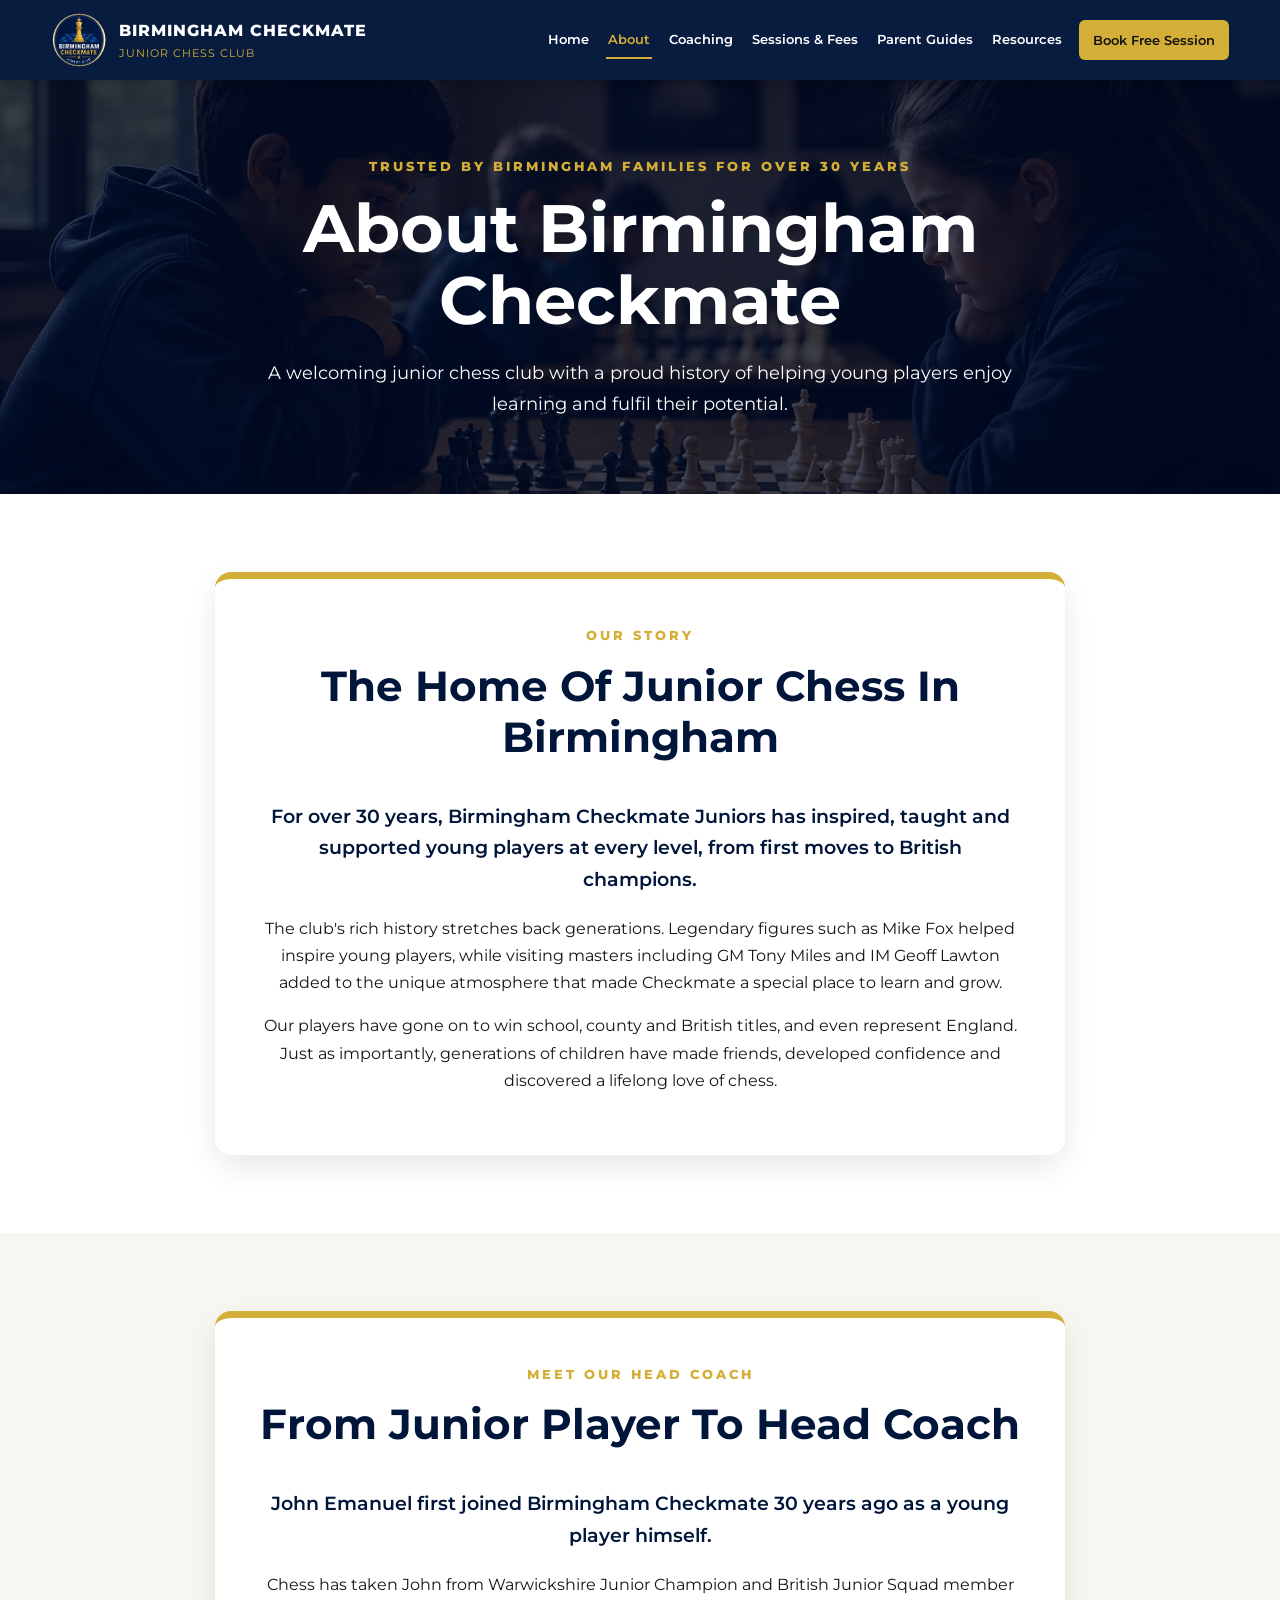
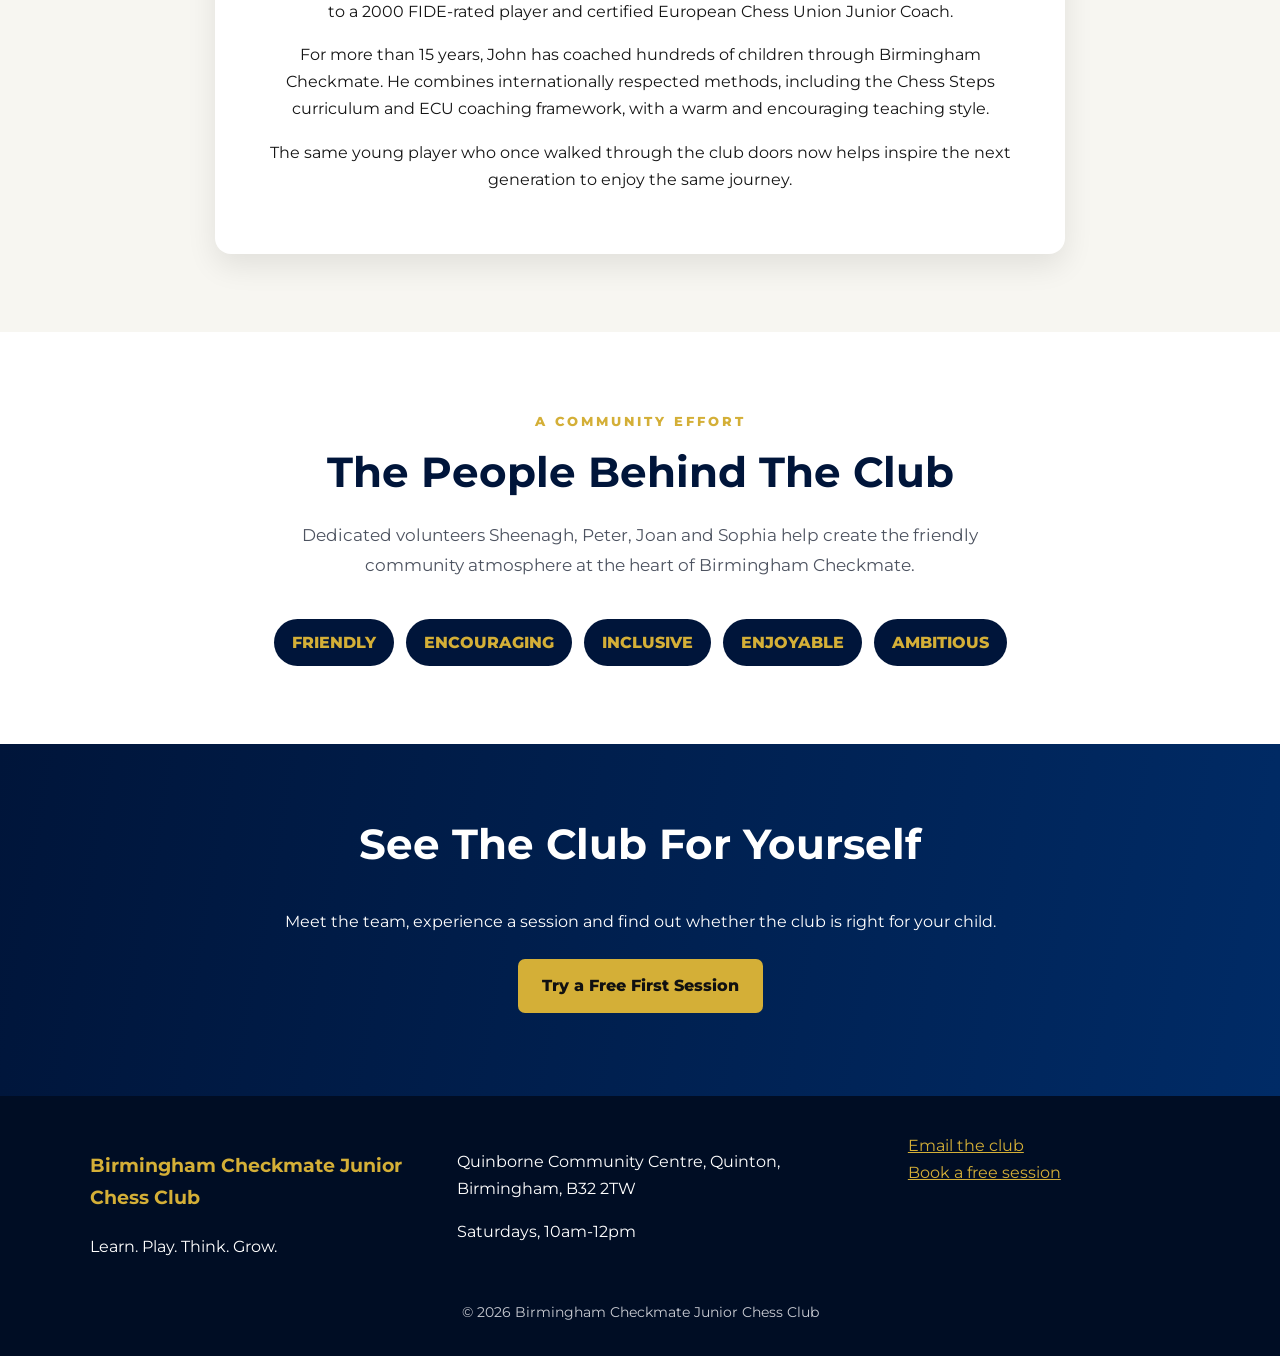
==== about.html @ c9823c97 "Publish website review draft" ====
<!DOCTYPE html>
<html lang="en-GB">
<head>
  <meta charset="UTF-8"><meta name="viewport" content="width=device-width, initial-scale=1.0">
  <meta name="description" content="Discover the history, head coach and welcoming community behind Birmingham Checkmate Junior Chess Club.">
  <title>About Birmingham Checkmate Junior Chess Club</title>
  <link rel="stylesheet" href="style.css"><link rel="preconnect" href="https://fonts.googleapis.com"><link rel="preconnect" href="https://fonts.gstatic.com" crossorigin><link href="https://fonts.googleapis.com/css2?family=Montserrat:wght@400;500;600;700;800&display=swap" rel="stylesheet">
</head>
<body>
  <a class="skip-link" href="#main-content">Skip to main content</a>
  <nav class="navbar" aria-label="Main navigation"><a class="nav-brand" href="index.html"><img src="images/logo.webp" alt="" class="logo" width="58" height="58"><span class="brand-text"><span class="brand-title">Birmingham Checkmate</span><span class="brand-subtitle">Junior Chess Club</span></span></a><div class="nav-links"><a href="index.html">Home</a><a class="active" href="about.html">About</a><a href="coaching.html">Coaching</a><a href="sessions.html">Sessions &amp; Fees</a><a href="guides.html">Parent Guides</a><a href="resources.html">Resources</a><a class="nav-cta" href="sessions.html#book">Book Free Session</a></div></nav>
  <header class="page-hero"><div><p class="eyebrow">Trusted by Birmingham families for over 30 years</p><h1>About Birmingham Checkmate</h1><p>A welcoming junior chess club with a proud history of helping young players enjoy learning and fulfil their potential.</p></div></header>
  <main id="main-content">
    <section class="section"><div class="prose-panel"><p class="section-eyebrow">Our story</p><h2>The Home Of Junior Chess In Birmingham</h2><p class="lead">For over 30 years, Birmingham Checkmate Juniors has inspired, taught and supported young players at every level, from first moves to British champions.</p><p>The club's rich history stretches back generations. Legendary figures such as Mike Fox helped inspire young players, while visiting masters including GM Tony Miles and IM Geoff Lawton added to the unique atmosphere that made Checkmate a special place to learn and grow.</p><p>Our players have gone on to win school, county and British titles, and even represent England. Just as importantly, generations of children have made friends, developed confidence and discovered a lifelong love of chess.</p></div></section>
    <section class="section alt-section"><div class="prose-panel"><p class="section-eyebrow">Meet our head coach</p><h2>From Junior Player To Head Coach</h2><p class="lead">John Emanuel first joined Birmingham Checkmate 30 years ago as a young player himself.</p><p>Chess has taken John from Warwickshire Junior Champion and British Junior Squad member to a 2000 FIDE-rated player and certified European Chess Union Junior Coach.</p><p>For more than 15 years, John has coached hundreds of children through Birmingham Checkmate. He combines internationally respected methods, including the Chess Steps curriculum and ECU coaching framework, with a warm and encouraging teaching style.</p><p>The same young player who once walked through the club doors now helps inspire the next generation to enjoy the same journey.</p></div></section>
    <section class="section"><p class="section-eyebrow">A community effort</p><h2>The People Behind The Club</h2><p class="section-intro">Dedicated volunteers Sheenagh, Peter, Joan and Sophia help create the friendly community atmosphere at the heart of Birmingham Checkmate.</p><div class="value-row"><span>Friendly</span><span>Encouraging</span><span>Inclusive</span><span>Enjoyable</span><span>Ambitious</span></div></section>
    <section class="cta-section"><div><h2>See The Club For Yourself</h2><p>Meet the team, experience a session and find out whether the club is right for your child.</p><a class="button" href="sessions.html#book">Try a Free First Session</a></div></section>
  </main>
  <footer class="site-footer"><div class="footer-content"><div><h3>Birmingham Checkmate Junior Chess Club</h3><p>Learn. Play. Think. Grow.</p></div><div><p>Quinborne Community Centre, Quinton, Birmingham, B32 2TW</p><p>Saturdays, 10am-12pm</p></div><div><a href="mailto:birmingham_checkmate@outlook.com">Email the club</a><br><a href="sessions.html#book">Book a free session</a></div></div><p class="footer-bottom">© 2026 Birmingham Checkmate Junior Chess Club</p></footer>
</body>
</html>
---- style.css ----
:root{--navy:#00153a;--blue:#002b66;--gold:#d4af37;--cream:#f7f6f1;--text:#151515;--muted:#4d5360;--shadow:0 12px 30px rgba(0,0,0,.09)}
*{box-sizing:border-box}html{scroll-behavior:smooth;scroll-padding-top:100px}body{margin:0;background:#fff;color:var(--text);font-family:"Montserrat",sans-serif;line-height:1.7}a,button,input,select,textarea{font:inherit}a:focus-visible,button:focus-visible,input:focus-visible,select:focus-visible,textarea:focus-visible,summary:focus-visible{outline:3px solid var(--gold);outline-offset:4px}.skip-link{position:fixed;top:8px;left:8px;z-index:2000;padding:10px 15px;background:var(--gold);color:#111;font-weight:700;transform:translateY(-150%)}.skip-link:focus{transform:translateY(0)}
.navbar{position:sticky;top:0;z-index:1000;display:flex;align-items:center;justify-content:space-between;gap:24px;padding:12px 4%;background:rgba(0,21,58,.97);box-shadow:0 3px 14px rgba(0,0,0,.25)}.nav-brand,.brand-text,.nav-links{display:flex}.nav-brand{align-items:center;gap:12px;text-decoration:none}.brand-text{flex-direction:column}.logo{width:56px;height:56px;object-fit:cover;clip-path:circle(47% at 50% 50%);filter:drop-shadow(0 2px 3px rgba(0,0,0,.35))}.brand-title,.brand-subtitle{text-transform:uppercase;letter-spacing:1px}.brand-title{color:#fff;font-size:1rem;font-weight:800}.brand-subtitle{color:var(--gold);font-size:.7rem}.nav-links{align-items:center;justify-content:flex-end;gap:8px 15px}.nav-links a{padding:7px 2px;border-bottom:2px solid transparent;color:#fff;font-size:.82rem;font-weight:600;text-decoration:none;white-space:nowrap}.nav-links a:hover,.nav-links a.active{border-color:var(--gold);color:var(--gold)}.nav-links .nav-cta{padding:9px 14px;border:0;border-radius:6px;background:var(--gold);color:#111}
.hero,.page-hero{background-color:var(--navy);background-image:linear-gradient(rgba(0,10,40,.74),rgba(0,10,40,.74)),url("images/hero-2.webp");background-position:center;background-size:cover;color:#fff;text-align:center}.hero{padding:105px 20px}.page-hero{padding:75px 20px}.hero-content,.page-hero>div{max-width:1000px;margin:auto}.hero h1,.page-hero h1{margin:0;font-size:clamp(2.5rem,6vw,4.2rem);line-height:1.08}.hero-text,.page-hero p:last-child{max-width:760px;margin:20px auto 0;font-size:1.15rem}.eyebrow,.section-eyebrow{margin:0 0 14px;color:var(--gold);font-size:.83rem;font-weight:800;letter-spacing:3px;text-align:center;text-transform:uppercase}.section-eyebrow.left{text-align:left}.hero-buttons{margin-top:27px}.hero-facts{display:flex;flex-wrap:wrap;justify-content:center;gap:12px 28px;margin-top:27px;font-weight:700}
.button{display:inline-block;margin:8px;padding:13px 24px;border:0;border-radius:7px;background:var(--gold);color:#111;cursor:pointer;font-weight:800;text-decoration:none;transition:transform .2s,box-shadow .2s}.button:hover{transform:translateY(-2px);box-shadow:0 8px 18px rgba(0,0,0,.25)}.secondary-button{border:2px solid var(--gold);background:transparent;color:#fff}.section{padding:78px 20px}.alt-section{background:var(--cream)}.section h2,.cta-section h2,.booking-section h2{max-width:900px;margin:0 auto 38px;color:var(--navy);font-size:clamp(1.9rem,4vw,2.65rem);line-height:1.2;text-align:center}.section-intro{max-width:760px;margin:-15px auto 40px;color:var(--muted);font-size:1.08rem;text-align:center}.section-action{margin-top:32px;text-align:center}.text-link,.article-card a,.resource-card a{color:var(--blue);font-weight:800;text-decoration:none}.text-link:hover,.article-card a:hover,.resource-card a:hover{color:#9b7611}
.stats-section{padding:0 20px;background:linear-gradient(to bottom,var(--cream) 50%,#fff 50%)}.stats-panel{display:grid;grid-template-columns:repeat(4,1fr);gap:20px;max-width:1100px;margin:auto;padding:38px 30px;border-top:5px solid var(--gold);border-radius:0 0 18px 18px;background:linear-gradient(100deg,var(--navy),var(--blue));box-shadow:var(--shadow);text-align:center}.stat-number,.stat-label{display:block}.stat-number{color:var(--gold);font-size:clamp(2.3rem,5vw,3.7rem);font-weight:800;line-height:1}.stat-label{margin-top:9px;color:#fff;font-size:.8rem;font-weight:700;letter-spacing:1px;text-transform:uppercase}
.card-grid{display:grid;gap:24px;max-width:1120px;margin:auto}.card-grid.two{grid-template-columns:repeat(2,1fr)}.card-grid.three{grid-template-columns:repeat(3,1fr)}.card-grid.four{grid-template-columns:repeat(4,1fr)}.card,.article-card,.resource-card,.testimonial-card{margin:0;padding:30px 26px;border-top:6px solid var(--gold);border-radius:15px;background:#fff;box-shadow:var(--shadow)}.card h3,.article-card h3,.resource-card h3{margin:8px 0;color:var(--navy);line-height:1.3}.card p,.article-card p,.resource-card p{color:var(--muted)}.centred{text-align:center}.card-number,.article-label{color:#9b7611;font-size:.77rem;font-weight:800;letter-spacing:2px;text-transform:uppercase}.round-number{display:flex;align-items:center;justify-content:center;width:55px;height:55px;margin:0 auto 17px;border-radius:50%;background:var(--navy);color:var(--gold);font-size:1.35rem;font-weight:800}.testimonial-card p{font-size:1.02rem}.testimonial-card footer{color:var(--navy)}.value-row{display:flex;flex-wrap:wrap;justify-content:center;gap:12px;max-width:900px;margin:auto}.value-row span{padding:10px 18px;border-radius:999px;background:var(--navy);color:var(--gold);font-weight:800;text-transform:uppercase}
.prose-panel,.article-body{max-width:850px;margin:auto}.prose-panel{padding:45px;border-top:7px solid var(--gold);border-radius:16px;background:#fff;box-shadow:var(--shadow);text-align:center}.prose-panel h2{text-align:center}.lead{color:var(--navy);font-size:1.17rem;font-weight:600}.split-panel{display:grid;grid-template-columns:1.6fr 1fr;align-items:center;gap:35px;max-width:1050px;margin:auto}.split-panel h2{text-align:left}.highlight-box{padding:32px;border-left:6px solid var(--gold);border-radius:12px;background:var(--navy);color:#fff}.highlight-box strong{color:var(--gold);font-size:1.15rem}
.timeline{display:grid;grid-template-columns:repeat(3,1fr);gap:25px;max-width:1050px;margin:auto}.timeline div{padding:28px;border-radius:14px;background:#fff;box-shadow:var(--shadow)}.timeline span{display:flex;align-items:center;justify-content:center;width:42px;height:42px;border-radius:50%;background:var(--navy);color:var(--gold);font-weight:800}.faq-list{max-width:900px;margin:auto}.faq-list details{margin-bottom:14px;padding:20px 24px;border-left:5px solid var(--gold);border-radius:10px;background:var(--cream)}.faq-list summary{color:var(--navy);cursor:pointer;font-weight:800}.faq-list a{color:var(--blue);font-weight:700}
.guide-nav{position:sticky;top:82px;z-index:20;display:flex;flex-wrap:wrap;justify-content:center;gap:12px;padding:15px 20px;background:#fff;box-shadow:0 5px 12px rgba(0,0,0,.08)}.guide-nav a{padding:8px 14px;border-radius:999px;background:var(--cream);color:var(--navy);font-size:.88rem;font-weight:700;text-decoration:none}.article-section{padding:80px 20px}.article-body h2{margin:0 0 30px;color:var(--navy);font-size:clamp(2rem,4vw,2.7rem);line-height:1.2}.article-body h3{margin-top:32px;color:var(--blue)}.article-conclusion{margin-top:35px;padding:22px;border-left:5px solid var(--gold);background:var(--cream);color:var(--navy);font-weight:700}
.cta-section,.booking-section{padding:75px 20px;background:linear-gradient(100deg,var(--navy),var(--blue));color:#fff;text-align:center}.cta-section>div,.contact-panel{max-width:900px;margin:auto}.cta-section h2,.booking-section h2{color:#fff}.booking-section a{color:var(--gold)}.enquiry-form{margin:35px auto;text-align:left}.form-grid{display:grid;grid-template-columns:repeat(2,1fr);gap:0 22px}.form-group{margin-bottom:22px}.form-group label{display:block;margin-bottom:8px;font-weight:700}.form-group input,.form-group select,.form-group textarea{width:100%;padding:13px 15px;border:1px solid rgba(255,255,255,.35);border-radius:9px;background:rgba(255,255,255,.09);color:#fff}.form-group select option{background:var(--navy)}.form-group textarea{resize:vertical}.form-group textarea::placeholder{color:rgba(255,255,255,.65)}.honeypot{position:absolute!important;left:-9999px!important}.form-note{font-size:.85rem;opacity:.8}.form-status{min-height:28px;margin-top:15px;color:#fff;font-weight:700;text-align:center}.form-status.error{color:#ffd2d2}.success-panel{margin:35px auto;padding:32px;border:2px solid var(--gold);border-radius:14px;background:rgba(0,0,0,.18)}.success-panel h3{margin-top:0;color:var(--gold);font-size:1.45rem}.success-panel .secondary-button{color:#fff}.email-fallback{margin-top:32px;padding:25px;border:1px solid rgba(212,175,55,.5);border-radius:12px;background:rgba(0,0,0,.16)}.email-fallback h3{margin-top:0;color:var(--gold)}.contact-address{font-weight:700;word-break:break-word}
.site-footer{padding:36px 20px 18px;background:#000d24;color:#fff}.footer-content{display:grid;grid-template-columns:1.2fr 1.5fr 1fr;gap:28px;max-width:1100px;margin:auto}.site-footer h3,.site-footer a{color:var(--gold)}.footer-bottom{margin-top:25px;color:#c8cbd2;font-size:.85rem;text-align:center}
@media(max-width:1180px){.navbar{position:static;align-items:flex-start;flex-direction:column}.nav-links{justify-content:flex-start}.guide-nav{top:0}.card-grid.four{grid-template-columns:repeat(2,1fr)}}@media(max-width:800px){.section,.article-section,.cta-section,.booking-section{padding:60px 20px}.card-grid.two,.card-grid.three,.timeline,.split-panel,.footer-content{grid-template-columns:1fr}.stats-panel{grid-template-columns:repeat(2,1fr)}.prose-panel{padding:32px 23px}.split-panel h2{text-align:center}.form-grid{grid-template-columns:1fr}}@media(max-width:520px){.nav-links{gap:6px 13px}.nav-links a{font-size:.78rem}.nav-links .nav-cta{width:100%;text-align:center}.brand-title{font-size:.86rem}.brand-subtitle{font-size:.61rem}.logo{width:46px;height:46px}.hero{padding:75px 20px}.hero-buttons .button{display:block;margin:12px auto}.stats-panel,.card-grid.four{grid-template-columns:1fr}.guide-nav{justify-content:flex-start;overflow-x:auto;flex-wrap:nowrap}.guide-nav a{white-space:nowrap}}
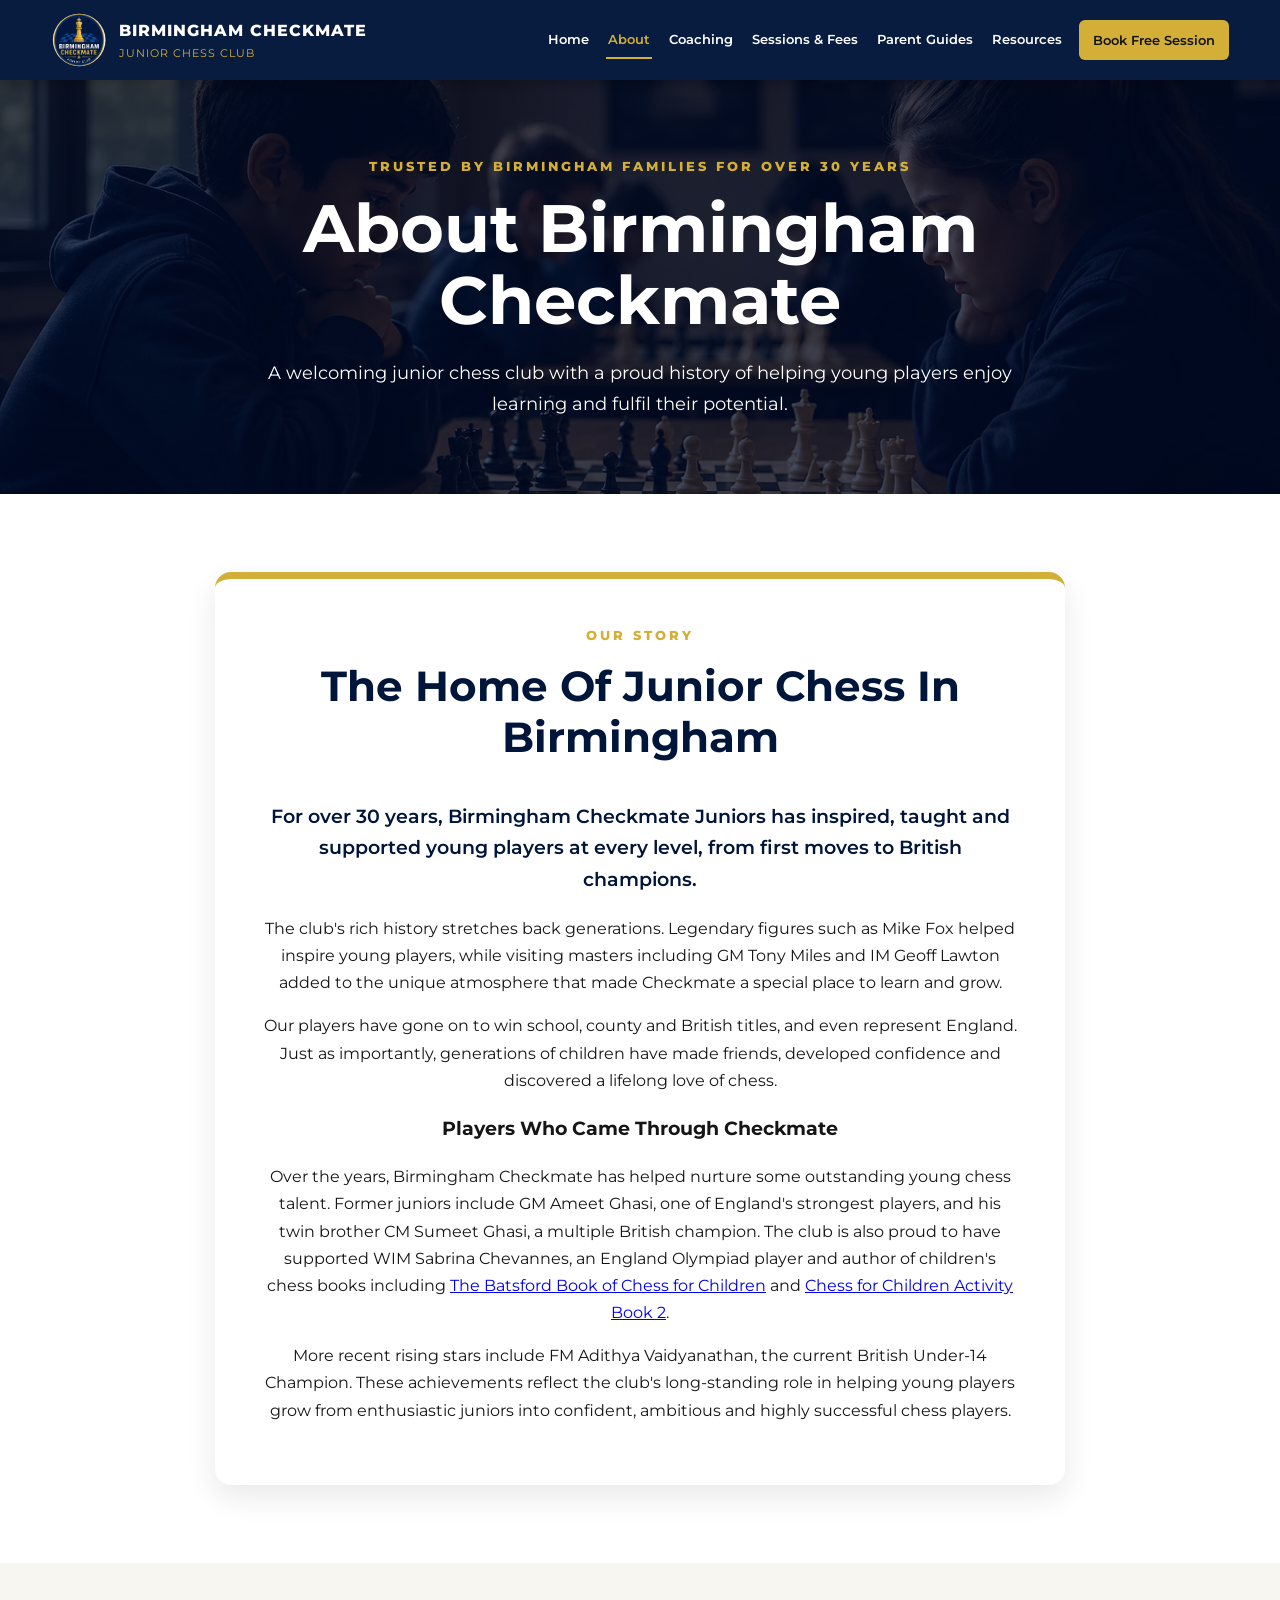
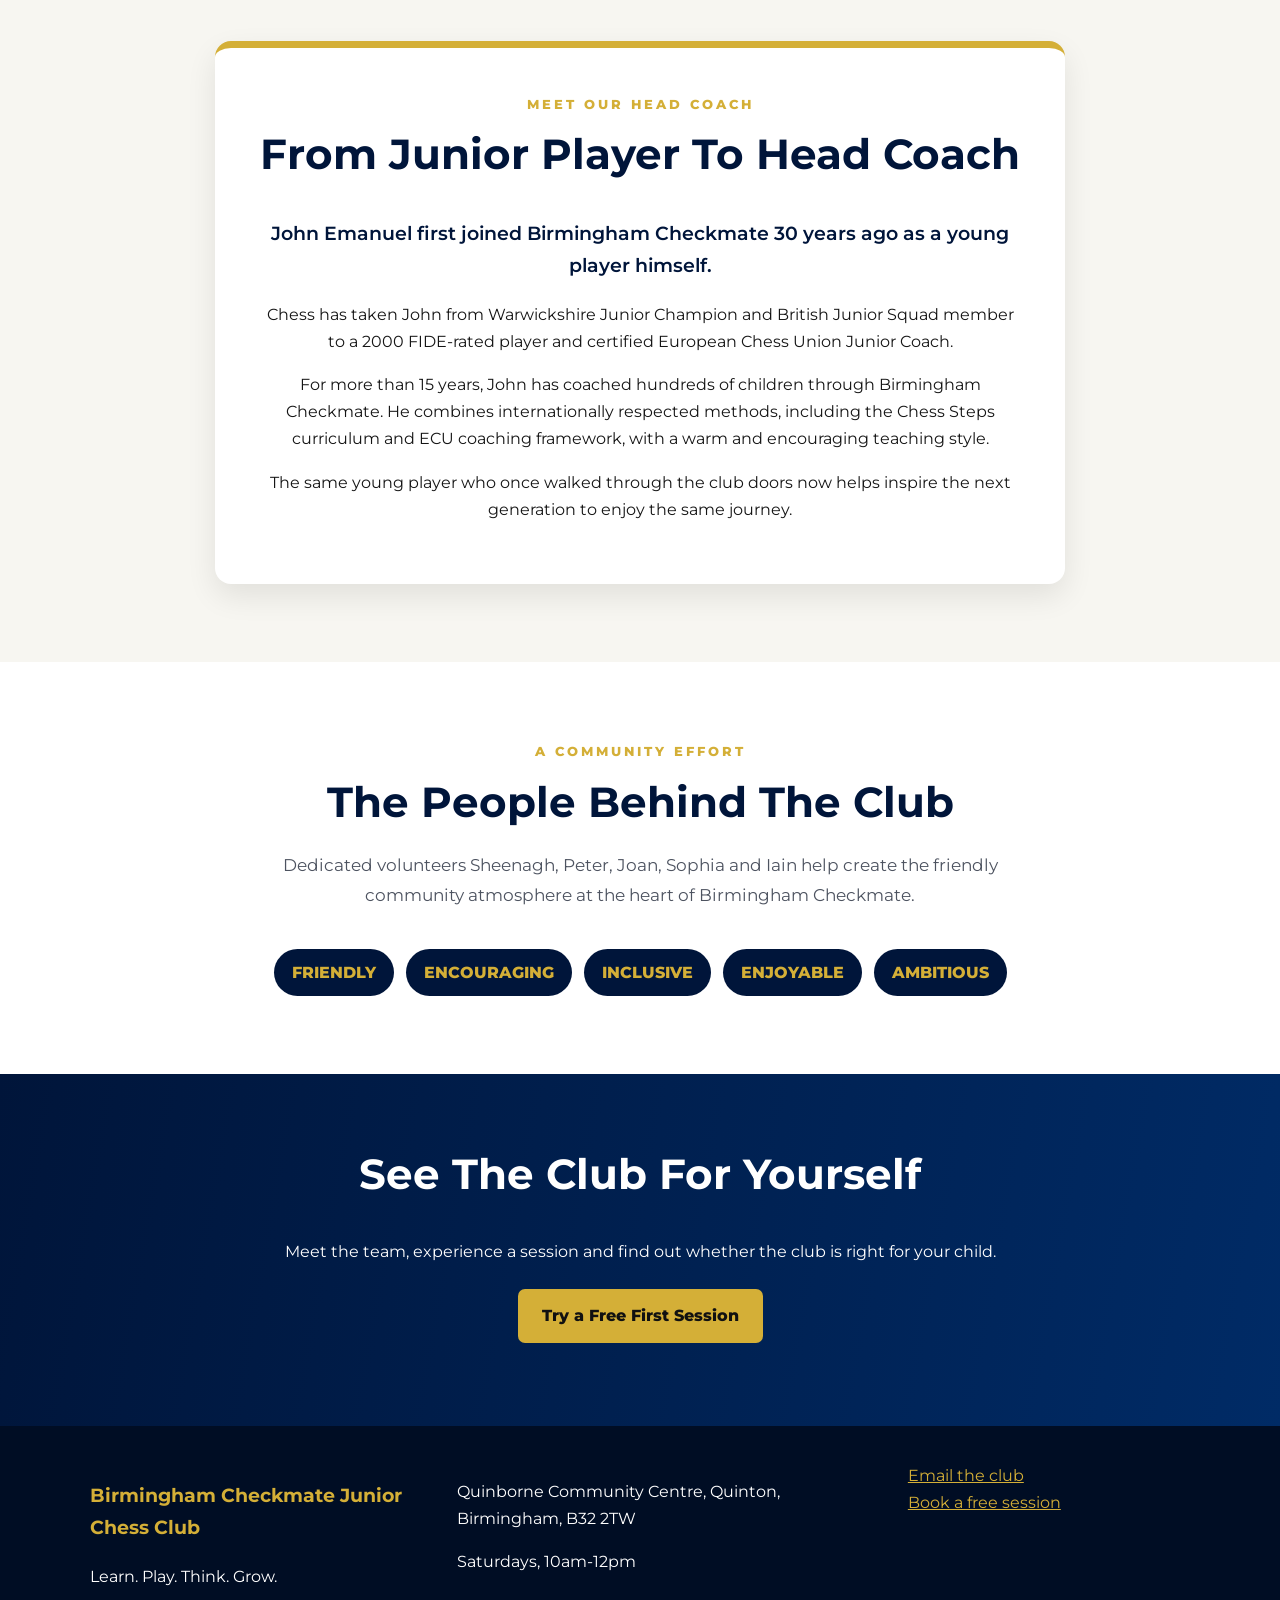
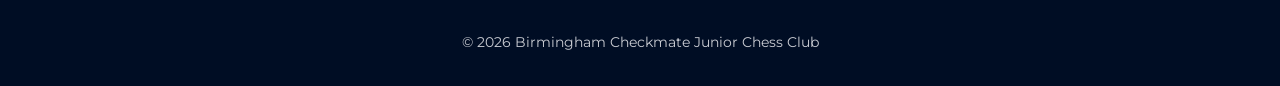
==== commit 054d6b6c: "Add files via upload" ====
--- a/about.html
+++ b/about.html
@@ -11,9 +11,9 @@
   <nav class="navbar" aria-label="Main navigation"><a class="nav-brand" href="index.html"><img src="images/logo.webp" alt="" class="logo" width="58" height="58"><span class="brand-text"><span class="brand-title">Birmingham Checkmate</span><span class="brand-subtitle">Junior Chess Club</span></span></a><div class="nav-links"><a href="index.html">Home</a><a class="active" href="about.html">About</a><a href="coaching.html">Coaching</a><a href="sessions.html">Sessions &amp; Fees</a><a href="guides.html">Parent Guides</a><a href="resources.html">Resources</a><a class="nav-cta" href="sessions.html#book">Book Free Session</a></div></nav>
   <header class="page-hero"><div><p class="eyebrow">Trusted by Birmingham families for over 30 years</p><h1>About Birmingham Checkmate</h1><p>A welcoming junior chess club with a proud history of helping young players enjoy learning and fulfil their potential.</p></div></header>
   <main id="main-content">
-    <section class="section"><div class="prose-panel"><p class="section-eyebrow">Our story</p><h2>The Home Of Junior Chess In Birmingham</h2><p class="lead">For over 30 years, Birmingham Checkmate Juniors has inspired, taught and supported young players at every level, from first moves to British champions.</p><p>The club's rich history stretches back generations. Legendary figures such as Mike Fox helped inspire young players, while visiting masters including GM Tony Miles and IM Geoff Lawton added to the unique atmosphere that made Checkmate a special place to learn and grow.</p><p>Our players have gone on to win school, county and British titles, and even represent England. Just as importantly, generations of children have made friends, developed confidence and discovered a lifelong love of chess.</p></div></section>
+    <section class="section"><div class="prose-panel"><p class="section-eyebrow">Our story</p><h2>The Home Of Junior Chess In Birmingham</h2><p class="lead">For over 30 years, Birmingham Checkmate Juniors has inspired, taught and supported young players at every level, from first moves to British champions.</p><p>The club's rich history stretches back generations. Legendary figures such as Mike Fox helped inspire young players, while visiting masters including GM Tony Miles and IM Geoff Lawton added to the unique atmosphere that made Checkmate a special place to learn and grow.</p><p>Our players have gone on to win school, county and British titles, and even represent England. Just as importantly, generations of children have made friends, developed confidence and discovered a lifelong love of chess.</p><h3>Players Who Came Through Checkmate</h3><p>Over the years, Birmingham Checkmate has helped nurture some outstanding young chess talent. Former juniors include GM Ameet Ghasi, one of England's strongest players, and his twin brother CM Sumeet Ghasi, a multiple British champion. The club is also proud to have supported WIM Sabrina Chevannes, an England Olympiad player and author of children's chess books including <a href="https://www.amazon.co.uk/dp/1849947295" target="_blank" rel="noopener noreferrer">The Batsford Book of Chess for Children</a> and <a href="https://www.amazon.co.uk/dp/1849949026" target="_blank" rel="noopener noreferrer">Chess for Children Activity Book 2</a>.</p><p>More recent rising stars include FM Adithya Vaidyanathan, the current British Under-14 Champion. These achievements reflect the club's long-standing role in helping young players grow from enthusiastic juniors into confident, ambitious and highly successful chess players.</p></div></section>
     <section class="section alt-section"><div class="prose-panel"><p class="section-eyebrow">Meet our head coach</p><h2>From Junior Player To Head Coach</h2><p class="lead">John Emanuel first joined Birmingham Checkmate 30 years ago as a young player himself.</p><p>Chess has taken John from Warwickshire Junior Champion and British Junior Squad member to a 2000 FIDE-rated player and certified European Chess Union Junior Coach.</p><p>For more than 15 years, John has coached hundreds of children through Birmingham Checkmate. He combines internationally respected methods, including the Chess Steps curriculum and ECU coaching framework, with a warm and encouraging teaching style.</p><p>The same young player who once walked through the club doors now helps inspire the next generation to enjoy the same journey.</p></div></section>
-    <section class="section"><p class="section-eyebrow">A community effort</p><h2>The People Behind The Club</h2><p class="section-intro">Dedicated volunteers Sheenagh, Peter, Joan and Sophia help create the friendly community atmosphere at the heart of Birmingham Checkmate.</p><div class="value-row"><span>Friendly</span><span>Encouraging</span><span>Inclusive</span><span>Enjoyable</span><span>Ambitious</span></div></section>
+    <section class="section"><p class="section-eyebrow">A community effort</p><h2>The People Behind The Club</h2><p class="section-intro">Dedicated volunteers Sheenagh, Peter, Joan, Sophia and Iain help create the friendly community atmosphere at the heart of Birmingham Checkmate.</p><div class="value-row"><span>Friendly</span><span>Encouraging</span><span>Inclusive</span><span>Enjoyable</span><span>Ambitious</span></div></section>
     <section class="cta-section"><div><h2>See The Club For Yourself</h2><p>Meet the team, experience a session and find out whether the club is right for your child.</p><a class="button" href="sessions.html#book">Try a Free First Session</a></div></section>
   </main>
   <footer class="site-footer"><div class="footer-content"><div><h3>Birmingham Checkmate Junior Chess Club</h3><p>Learn. Play. Think. Grow.</p></div><div><p>Quinborne Community Centre, Quinton, Birmingham, B32 2TW</p><p>Saturdays, 10am-12pm</p></div><div><a href="mailto:birmingham_checkmate@outlook.com">Email the club</a><br><a href="sessions.html#book">Book a free session</a></div></div><p class="footer-bottom">© 2026 Birmingham Checkmate Junior Chess Club</p></footer>
--- a/style.css
+++ b/style.css
@@ -1,5 +1,5 @@
 :root{--navy:#00153a;--blue:#002b66;--gold:#d4af37;--cream:#f7f6f1;--text:#151515;--muted:#4d5360;--shadow:0 12px 30px rgba(0,0,0,.09)}
-*{box-sizing:border-box}html{scroll-behavior:smooth;scroll-padding-top:100px}body{margin:0;background:#fff;color:var(--text);font-family:"Montserrat",sans-serif;line-height:1.7}a,button,input,select,textarea{font:inherit}a:focus-visible,button:focus-visible,input:focus-visible,select:focus-visible,textarea:focus-visible,summary:focus-visible{outline:3px solid var(--gold);outline-offset:4px}.skip-link{position:fixed;top:8px;left:8px;z-index:2000;padding:10px 15px;background:var(--gold);color:#111;font-weight:700;transform:translateY(-150%)}.skip-link:focus{transform:translateY(0)}
+*{box-sizing:border-box}html{max-width:100%;overflow-x:hidden;scroll-behavior:smooth;scroll-padding-top:100px}body{max-width:100%;overflow-x:hidden;margin:0;background:#fff;color:var(--text);font-family:"Montserrat",sans-serif;line-height:1.7}img,svg,video{max-width:100%;height:auto}a,button,input,select,textarea{font:inherit}a{overflow-wrap:anywhere}a:focus-visible,button:focus-visible,input:focus-visible,select:focus-visible,textarea:focus-visible,summary:focus-visible{outline:3px solid var(--gold);outline-offset:4px}.skip-link{position:fixed;top:8px;left:8px;z-index:2000;padding:10px 15px;background:var(--gold);color:#111;font-weight:700;transform:translateY(-150%)}.skip-link:focus{transform:translateY(0)}
 .navbar{position:sticky;top:0;z-index:1000;display:flex;align-items:center;justify-content:space-between;gap:24px;padding:12px 4%;background:rgba(0,21,58,.97);box-shadow:0 3px 14px rgba(0,0,0,.25)}.nav-brand,.brand-text,.nav-links{display:flex}.nav-brand{align-items:center;gap:12px;text-decoration:none}.brand-text{flex-direction:column}.logo{width:56px;height:56px;object-fit:cover;clip-path:circle(47% at 50% 50%);filter:drop-shadow(0 2px 3px rgba(0,0,0,.35))}.brand-title,.brand-subtitle{text-transform:uppercase;letter-spacing:1px}.brand-title{color:#fff;font-size:1rem;font-weight:800}.brand-subtitle{color:var(--gold);font-size:.7rem}.nav-links{align-items:center;justify-content:flex-end;gap:8px 15px}.nav-links a{padding:7px 2px;border-bottom:2px solid transparent;color:#fff;font-size:.82rem;font-weight:600;text-decoration:none;white-space:nowrap}.nav-links a:hover,.nav-links a.active{border-color:var(--gold);color:var(--gold)}.nav-links .nav-cta{padding:9px 14px;border:0;border-radius:6px;background:var(--gold);color:#111}
 .hero,.page-hero{background-color:var(--navy);background-image:linear-gradient(rgba(0,10,40,.74),rgba(0,10,40,.74)),url("images/hero-2.webp");background-position:center;background-size:cover;color:#fff;text-align:center}.hero{padding:105px 20px}.page-hero{padding:75px 20px}.hero-content,.page-hero>div{max-width:1000px;margin:auto}.hero h1,.page-hero h1{margin:0;font-size:clamp(2.5rem,6vw,4.2rem);line-height:1.08}.hero-text,.page-hero p:last-child{max-width:760px;margin:20px auto 0;font-size:1.15rem}.eyebrow,.section-eyebrow{margin:0 0 14px;color:var(--gold);font-size:.83rem;font-weight:800;letter-spacing:3px;text-align:center;text-transform:uppercase}.section-eyebrow.left{text-align:left}.hero-buttons{margin-top:27px}.hero-facts{display:flex;flex-wrap:wrap;justify-content:center;gap:12px 28px;margin-top:27px;font-weight:700}
 .button{display:inline-block;margin:8px;padding:13px 24px;border:0;border-radius:7px;background:var(--gold);color:#111;cursor:pointer;font-weight:800;text-decoration:none;transition:transform .2s,box-shadow .2s}.button:hover{transform:translateY(-2px);box-shadow:0 8px 18px rgba(0,0,0,.25)}.secondary-button{border:2px solid var(--gold);background:transparent;color:#fff}.section{padding:78px 20px}.alt-section{background:var(--cream)}.section h2,.cta-section h2,.booking-section h2{max-width:900px;margin:0 auto 38px;color:var(--navy);font-size:clamp(1.9rem,4vw,2.65rem);line-height:1.2;text-align:center}.section-intro{max-width:760px;margin:-15px auto 40px;color:var(--muted);font-size:1.08rem;text-align:center}.section-action{margin-top:32px;text-align:center}.text-link,.article-card a,.resource-card a{color:var(--blue);font-weight:800;text-decoration:none}.text-link:hover,.article-card a:hover,.resource-card a:hover{color:#9b7611}
@@ -10,4 +10,4 @@
 .guide-nav{position:sticky;top:82px;z-index:20;display:flex;flex-wrap:wrap;justify-content:center;gap:12px;padding:15px 20px;background:#fff;box-shadow:0 5px 12px rgba(0,0,0,.08)}.guide-nav a{padding:8px 14px;border-radius:999px;background:var(--cream);color:var(--navy);font-size:.88rem;font-weight:700;text-decoration:none}.article-section{padding:80px 20px}.article-body h2{margin:0 0 30px;color:var(--navy);font-size:clamp(2rem,4vw,2.7rem);line-height:1.2}.article-body h3{margin-top:32px;color:var(--blue)}.article-conclusion{margin-top:35px;padding:22px;border-left:5px solid var(--gold);background:var(--cream);color:var(--navy);font-weight:700}
 .cta-section,.booking-section{padding:75px 20px;background:linear-gradient(100deg,var(--navy),var(--blue));color:#fff;text-align:center}.cta-section>div,.contact-panel{max-width:900px;margin:auto}.cta-section h2,.booking-section h2{color:#fff}.booking-section a{color:var(--gold)}.enquiry-form{margin:35px auto;text-align:left}.form-grid{display:grid;grid-template-columns:repeat(2,1fr);gap:0 22px}.form-group{margin-bottom:22px}.form-group label{display:block;margin-bottom:8px;font-weight:700}.form-group input,.form-group select,.form-group textarea{width:100%;padding:13px 15px;border:1px solid rgba(255,255,255,.35);border-radius:9px;background:rgba(255,255,255,.09);color:#fff}.form-group select option{background:var(--navy)}.form-group textarea{resize:vertical}.form-group textarea::placeholder{color:rgba(255,255,255,.65)}.honeypot{position:absolute!important;left:-9999px!important}.form-note{font-size:.85rem;opacity:.8}.form-status{min-height:28px;margin-top:15px;color:#fff;font-weight:700;text-align:center}.form-status.error{color:#ffd2d2}.success-panel{margin:35px auto;padding:32px;border:2px solid var(--gold);border-radius:14px;background:rgba(0,0,0,.18)}.success-panel h3{margin-top:0;color:var(--gold);font-size:1.45rem}.success-panel .secondary-button{color:#fff}.email-fallback{margin-top:32px;padding:25px;border:1px solid rgba(212,175,55,.5);border-radius:12px;background:rgba(0,0,0,.16)}.email-fallback h3{margin-top:0;color:var(--gold)}.contact-address{font-weight:700;word-break:break-word}
 .site-footer{padding:36px 20px 18px;background:#000d24;color:#fff}.footer-content{display:grid;grid-template-columns:1.2fr 1.5fr 1fr;gap:28px;max-width:1100px;margin:auto}.site-footer h3,.site-footer a{color:var(--gold)}.footer-bottom{margin-top:25px;color:#c8cbd2;font-size:.85rem;text-align:center}
-@media(max-width:1180px){.navbar{position:static;align-items:flex-start;flex-direction:column}.nav-links{justify-content:flex-start}.guide-nav{top:0}.card-grid.four{grid-template-columns:repeat(2,1fr)}}@media(max-width:800px){.section,.article-section,.cta-section,.booking-section{padding:60px 20px}.card-grid.two,.card-grid.three,.timeline,.split-panel,.footer-content{grid-template-columns:1fr}.stats-panel{grid-template-columns:repeat(2,1fr)}.prose-panel{padding:32px 23px}.split-panel h2{text-align:center}.form-grid{grid-template-columns:1fr}}@media(max-width:520px){.nav-links{gap:6px 13px}.nav-links a{font-size:.78rem}.nav-links .nav-cta{width:100%;text-align:center}.brand-title{font-size:.86rem}.brand-subtitle{font-size:.61rem}.logo{width:46px;height:46px}.hero{padding:75px 20px}.hero-buttons .button{display:block;margin:12px auto}.stats-panel,.card-grid.four{grid-template-columns:1fr}.guide-nav{justify-content:flex-start;overflow-x:auto;flex-wrap:nowrap}.guide-nav a{white-space:nowrap}}
+@media(max-width:1180px){.navbar{position:static;align-items:flex-start;flex-direction:column;width:100%}.nav-brand,.nav-links{max-width:100%}.nav-links{justify-content:flex-start}.guide-nav{top:0}.card-grid.four{grid-template-columns:repeat(2,1fr)}}@media(max-width:800px){.section,.article-section,.cta-section,.booking-section{padding:60px 20px}.card-grid.two,.card-grid.three,.timeline,.split-panel,.footer-content{grid-template-columns:1fr}.stats-panel{grid-template-columns:repeat(2,1fr)}.prose-panel{padding:32px 23px}.split-panel h2{text-align:center}.form-grid{grid-template-columns:1fr}}@media(max-width:520px){.navbar{padding:12px 16px}.nav-links{width:100%;gap:6px 11px}.nav-links a{font-size:.78rem;white-space:normal}.nav-links .nav-cta{width:100%;text-align:center}.brand-title{font-size:.86rem}.brand-subtitle{font-size:.61rem}.logo{width:46px;height:46px}.hero{padding:75px 20px}.hero-buttons .button{display:block;margin:12px auto}.stats-panel,.card-grid.four{grid-template-columns:1fr}.guide-nav{justify-content:flex-start;overflow-x:auto;overflow-y:hidden;max-width:100%;flex-wrap:nowrap}.guide-nav a{white-space:nowrap}}
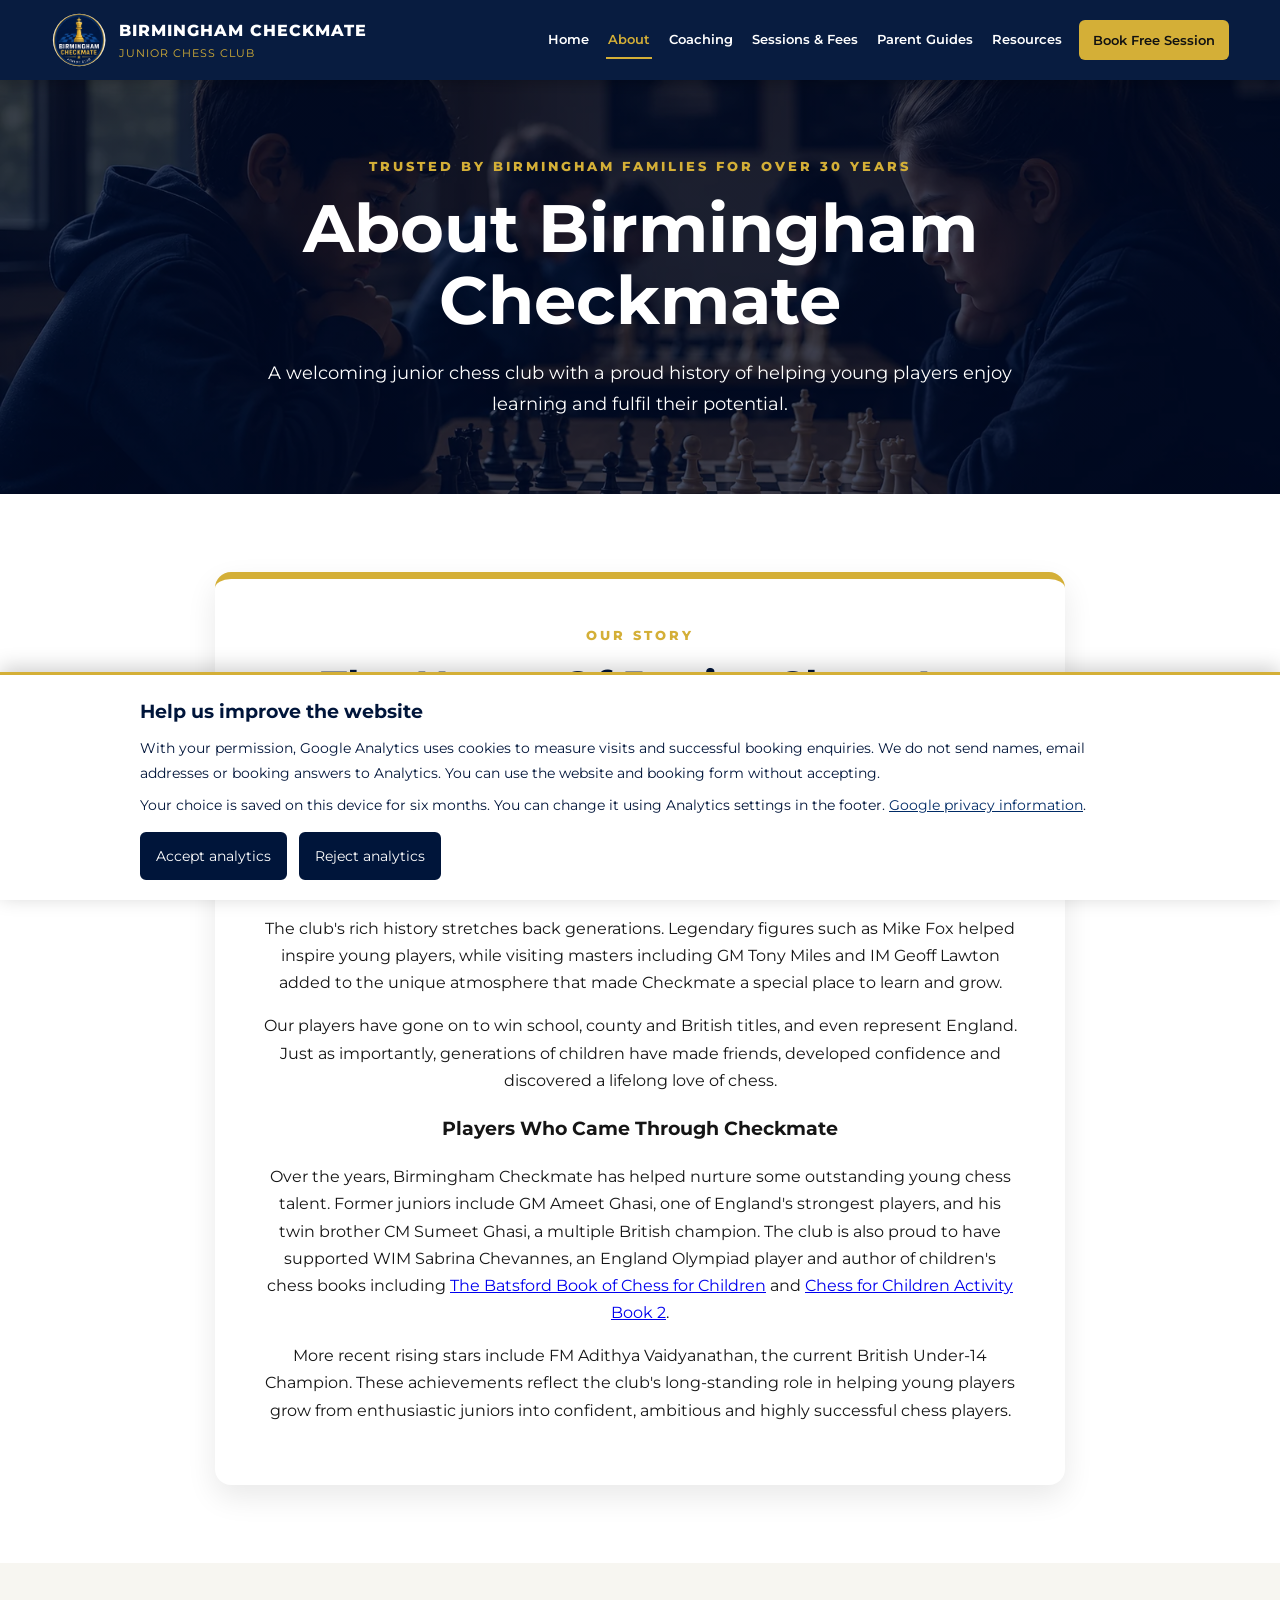
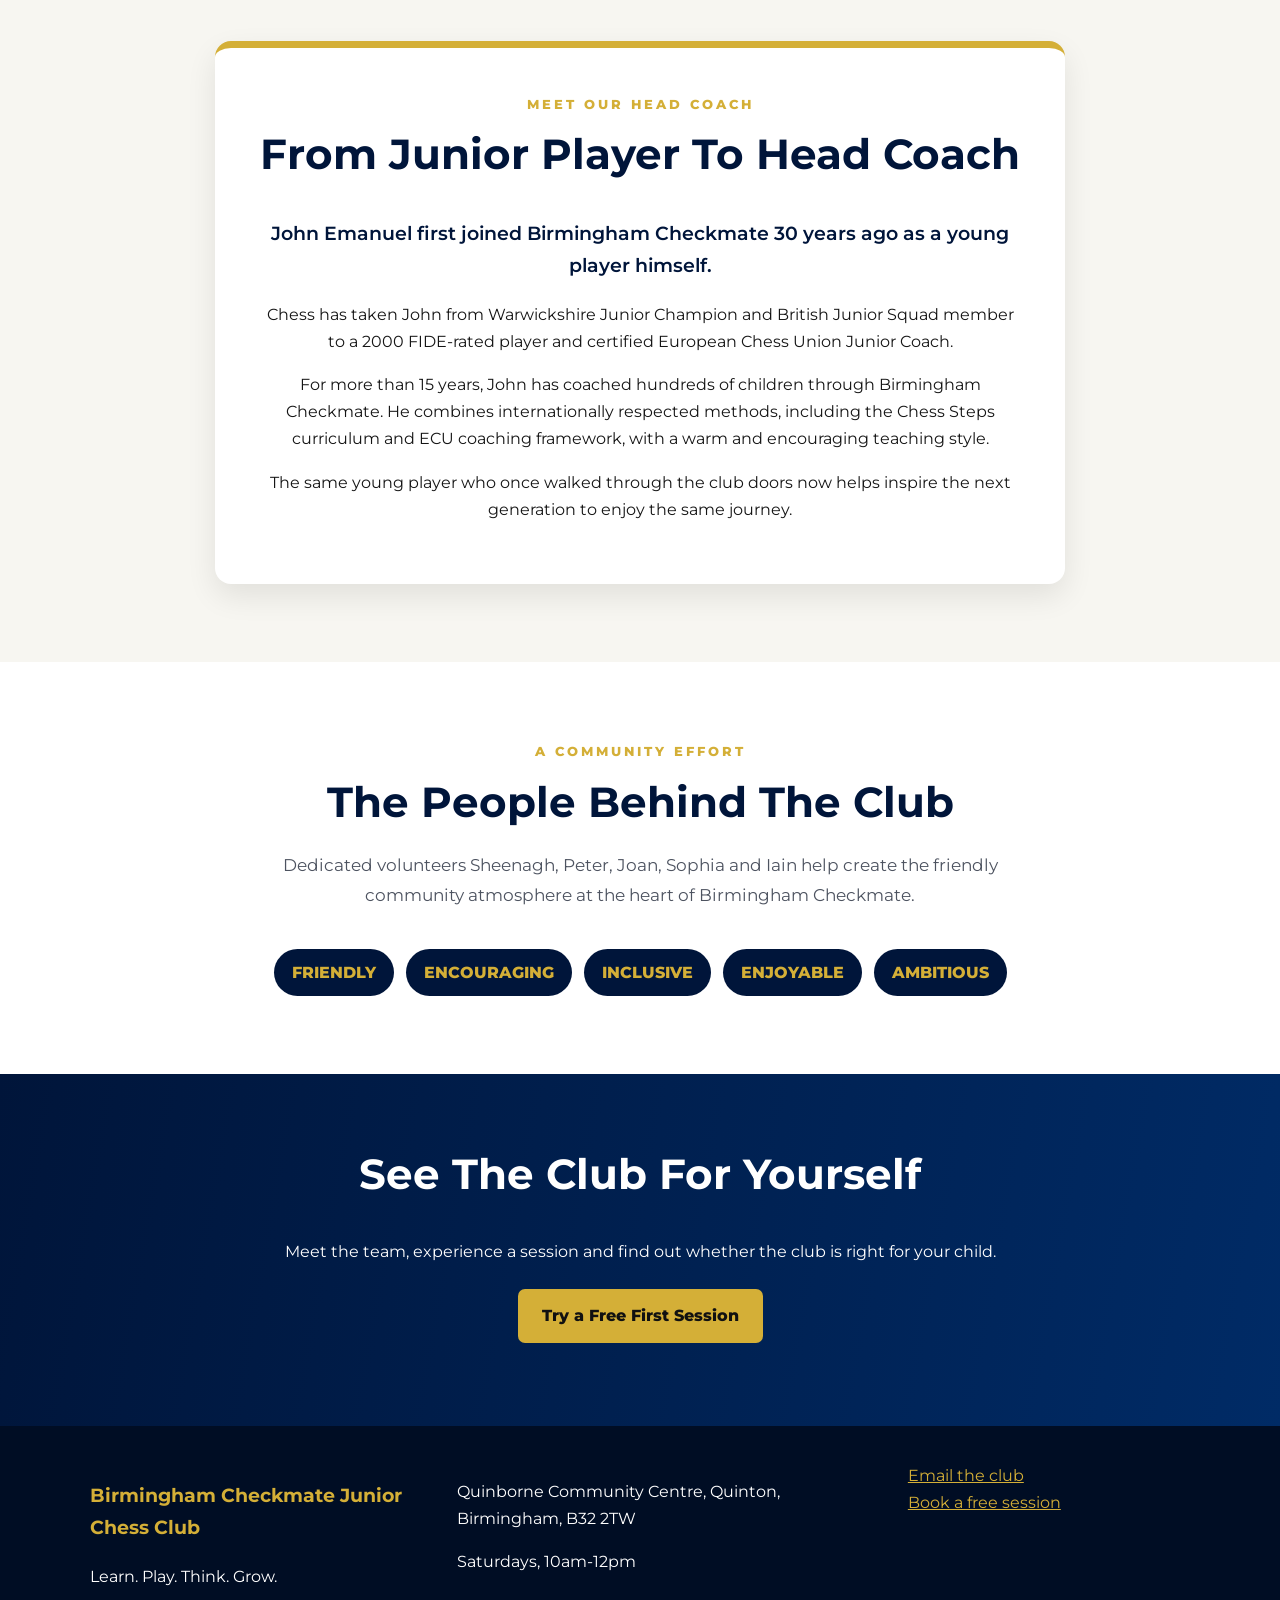
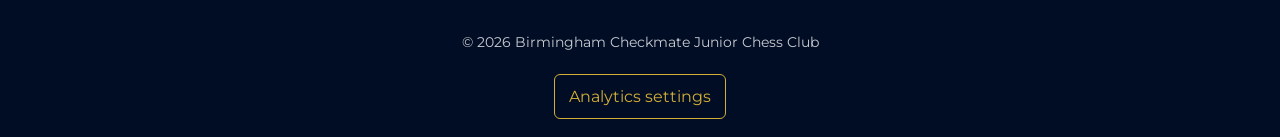
==== commit 4a5ffbad: "Add files via upload" ====
--- a/about.html
+++ b/about.html
@@ -5,10 +5,12 @@
   <meta name="description" content="Discover the history, head coach and welcoming community behind Birmingham Checkmate Junior Chess Club.">
   <title>About Birmingham Checkmate Junior Chess Club</title>
   <link rel="stylesheet" href="style.css"><link rel="preconnect" href="https://fonts.googleapis.com"><link rel="preconnect" href="https://fonts.gstatic.com" crossorigin><link href="https://fonts.googleapis.com/css2?family=Montserrat:wght@400;500;600;700;800&display=swap" rel="stylesheet">
+  <link rel="stylesheet" href="analytics.css">
+  <script src="analytics.js" defer></script>
 </head>
 <body>
   <a class="skip-link" href="#main-content">Skip to main content</a>
-  <nav class="navbar" aria-label="Main navigation"><a class="nav-brand" href="index.html"><img src="images/logo.webp" alt="" class="logo" width="58" height="58"><span class="brand-text"><span class="brand-title">Birmingham Checkmate</span><span class="brand-subtitle">Junior Chess Club</span></span></a><div class="nav-links"><a href="index.html">Home</a><a class="active" href="about.html">About</a><a href="coaching.html">Coaching</a><a href="sessions.html">Sessions &amp; Fees</a><a href="guides.html">Parent Guides</a><a href="resources.html">Resources</a><a class="nav-cta" href="sessions.html#book">Book Free Session</a></div></nav>
+  <nav class="navbar" aria-label="Main navigation"><a class="nav-brand" href="index.html"><img src="images/logo.webp" alt="" class="logo" width="58" height="58"><span class="brand-text"><span class="brand-title">Birmingham Checkmate</span><span class="brand-subtitle">Junior Chess Club</span></span></a><button class="menu-toggle" type="button" aria-expanded="false" aria-controls="primary-navigation"><span class="menu-icon" aria-hidden="true"></span><span>Menu</span></button><div class="nav-links" id="primary-navigation"><a href="index.html">Home</a><a class="active" href="about.html">About</a><a href="coaching.html">Coaching</a><a href="sessions.html">Sessions &amp; Fees</a><a href="guides.html">Parent Guides</a><a href="resources.html">Resources</a><a class="nav-cta" href="sessions.html#book">Book Free Session</a></div></nav>
   <header class="page-hero"><div><p class="eyebrow">Trusted by Birmingham families for over 30 years</p><h1>About Birmingham Checkmate</h1><p>A welcoming junior chess club with a proud history of helping young players enjoy learning and fulfil their potential.</p></div></header>
   <main id="main-content">
     <section class="section"><div class="prose-panel"><p class="section-eyebrow">Our story</p><h2>The Home Of Junior Chess In Birmingham</h2><p class="lead">For over 30 years, Birmingham Checkmate Juniors has inspired, taught and supported young players at every level, from first moves to British champions.</p><p>The club's rich history stretches back generations. Legendary figures such as Mike Fox helped inspire young players, while visiting masters including GM Tony Miles and IM Geoff Lawton added to the unique atmosphere that made Checkmate a special place to learn and grow.</p><p>Our players have gone on to win school, county and British titles, and even represent England. Just as importantly, generations of children have made friends, developed confidence and discovered a lifelong love of chess.</p><h3>Players Who Came Through Checkmate</h3><p>Over the years, Birmingham Checkmate has helped nurture some outstanding young chess talent. Former juniors include GM Ameet Ghasi, one of England's strongest players, and his twin brother CM Sumeet Ghasi, a multiple British champion. The club is also proud to have supported WIM Sabrina Chevannes, an England Olympiad player and author of children's chess books including <a href="https://www.amazon.co.uk/dp/1849947295" target="_blank" rel="noopener noreferrer">The Batsford Book of Chess for Children</a> and <a href="https://www.amazon.co.uk/dp/1849949026" target="_blank" rel="noopener noreferrer">Chess for Children Activity Book 2</a>.</p><p>More recent rising stars include FM Adithya Vaidyanathan, the current British Under-14 Champion. These achievements reflect the club's long-standing role in helping young players grow from enthusiastic juniors into confident, ambitious and highly successful chess players.</p></div></section>
@@ -17,5 +19,6 @@
     <section class="cta-section"><div><h2>See The Club For Yourself</h2><p>Meet the team, experience a session and find out whether the club is right for your child.</p><a class="button" href="sessions.html#book">Try a Free First Session</a></div></section>
   </main>
   <footer class="site-footer"><div class="footer-content"><div><h3>Birmingham Checkmate Junior Chess Club</h3><p>Learn. Play. Think. Grow.</p></div><div><p>Quinborne Community Centre, Quinton, Birmingham, B32 2TW</p><p>Saturdays, 10am-12pm</p></div><div><a href="mailto:birmingham_checkmate@outlook.com">Email the club</a><br><a href="sessions.html#book">Book a free session</a></div></div><p class="footer-bottom">© 2026 Birmingham Checkmate Junior Chess Club</p></footer>
+  <script src="navigation.js"></script>
 </body>
 </html>
--- a/style.css
+++ b/style.css
@@ -1,6 +1,6 @@
 :root{--navy:#00153a;--blue:#002b66;--gold:#d4af37;--cream:#f7f6f1;--text:#151515;--muted:#4d5360;--shadow:0 12px 30px rgba(0,0,0,.09)}
 *{box-sizing:border-box}html{max-width:100%;overflow-x:hidden;scroll-behavior:smooth;scroll-padding-top:100px}body{max-width:100%;overflow-x:hidden;margin:0;background:#fff;color:var(--text);font-family:"Montserrat",sans-serif;line-height:1.7}img,svg,video{max-width:100%;height:auto}a,button,input,select,textarea{font:inherit}a{overflow-wrap:anywhere}a:focus-visible,button:focus-visible,input:focus-visible,select:focus-visible,textarea:focus-visible,summary:focus-visible{outline:3px solid var(--gold);outline-offset:4px}.skip-link{position:fixed;top:8px;left:8px;z-index:2000;padding:10px 15px;background:var(--gold);color:#111;font-weight:700;transform:translateY(-150%)}.skip-link:focus{transform:translateY(0)}
-.navbar{position:sticky;top:0;z-index:1000;display:flex;align-items:center;justify-content:space-between;gap:24px;padding:12px 4%;background:rgba(0,21,58,.97);box-shadow:0 3px 14px rgba(0,0,0,.25)}.nav-brand,.brand-text,.nav-links{display:flex}.nav-brand{align-items:center;gap:12px;text-decoration:none}.brand-text{flex-direction:column}.logo{width:56px;height:56px;object-fit:cover;clip-path:circle(47% at 50% 50%);filter:drop-shadow(0 2px 3px rgba(0,0,0,.35))}.brand-title,.brand-subtitle{text-transform:uppercase;letter-spacing:1px}.brand-title{color:#fff;font-size:1rem;font-weight:800}.brand-subtitle{color:var(--gold);font-size:.7rem}.nav-links{align-items:center;justify-content:flex-end;gap:8px 15px}.nav-links a{padding:7px 2px;border-bottom:2px solid transparent;color:#fff;font-size:.82rem;font-weight:600;text-decoration:none;white-space:nowrap}.nav-links a:hover,.nav-links a.active{border-color:var(--gold);color:var(--gold)}.nav-links .nav-cta{padding:9px 14px;border:0;border-radius:6px;background:var(--gold);color:#111}
+.navbar{position:sticky;top:0;z-index:1000;display:flex;align-items:center;justify-content:space-between;gap:24px;padding:12px 4%;background:rgba(0,21,58,.97);box-shadow:0 3px 14px rgba(0,0,0,.25)}.nav-brand,.brand-text,.nav-links{display:flex}.nav-brand{align-items:center;gap:12px;text-decoration:none}.brand-text{flex-direction:column}.logo{width:56px;height:56px;object-fit:cover;clip-path:circle(47% at 50% 50%);filter:drop-shadow(0 2px 3px rgba(0,0,0,.35))}.brand-title,.brand-subtitle{text-transform:uppercase;letter-spacing:1px}.brand-title{color:#fff;font-size:1rem;font-weight:800}.brand-subtitle{color:var(--gold);font-size:.7rem}.nav-links{align-items:center;justify-content:flex-end;gap:8px 15px}.nav-links a{padding:7px 2px;border-bottom:2px solid transparent;color:#fff;font-size:.82rem;font-weight:600;text-decoration:none;white-space:nowrap}.nav-links a:hover,.nav-links a.active{border-color:var(--gold);color:var(--gold)}.nav-links .nav-cta{padding:9px 14px;border:0;border-radius:6px;background:var(--gold);color:#111}.menu-toggle{display:none;align-items:center;gap:9px;padding:9px 12px;border:1px solid rgba(255,255,255,.35);border-radius:7px;background:transparent;color:#fff;cursor:pointer;font-weight:700}.menu-icon,.menu-icon::before,.menu-icon::after{display:block;width:20px;height:2px;background:currentColor}.menu-icon{position:relative}.menu-icon::before,.menu-icon::after{position:absolute;left:0;content:""}.menu-icon::before{top:-6px}.menu-icon::after{top:6px}
 .hero,.page-hero{background-color:var(--navy);background-image:linear-gradient(rgba(0,10,40,.74),rgba(0,10,40,.74)),url("images/hero-2.webp");background-position:center;background-size:cover;color:#fff;text-align:center}.hero{padding:105px 20px}.page-hero{padding:75px 20px}.hero-content,.page-hero>div{max-width:1000px;margin:auto}.hero h1,.page-hero h1{margin:0;font-size:clamp(2.5rem,6vw,4.2rem);line-height:1.08}.hero-text,.page-hero p:last-child{max-width:760px;margin:20px auto 0;font-size:1.15rem}.eyebrow,.section-eyebrow{margin:0 0 14px;color:var(--gold);font-size:.83rem;font-weight:800;letter-spacing:3px;text-align:center;text-transform:uppercase}.section-eyebrow.left{text-align:left}.hero-buttons{margin-top:27px}.hero-facts{display:flex;flex-wrap:wrap;justify-content:center;gap:12px 28px;margin-top:27px;font-weight:700}
 .button{display:inline-block;margin:8px;padding:13px 24px;border:0;border-radius:7px;background:var(--gold);color:#111;cursor:pointer;font-weight:800;text-decoration:none;transition:transform .2s,box-shadow .2s}.button:hover{transform:translateY(-2px);box-shadow:0 8px 18px rgba(0,0,0,.25)}.secondary-button{border:2px solid var(--gold);background:transparent;color:#fff}.section{padding:78px 20px}.alt-section{background:var(--cream)}.section h2,.cta-section h2,.booking-section h2{max-width:900px;margin:0 auto 38px;color:var(--navy);font-size:clamp(1.9rem,4vw,2.65rem);line-height:1.2;text-align:center}.section-intro{max-width:760px;margin:-15px auto 40px;color:var(--muted);font-size:1.08rem;text-align:center}.section-action{margin-top:32px;text-align:center}.text-link,.article-card a,.resource-card a{color:var(--blue);font-weight:800;text-decoration:none}.text-link:hover,.article-card a:hover,.resource-card a:hover{color:#9b7611}
 .stats-section{padding:0 20px;background:linear-gradient(to bottom,var(--cream) 50%,#fff 50%)}.stats-panel{display:grid;grid-template-columns:repeat(4,1fr);gap:20px;max-width:1100px;margin:auto;padding:38px 30px;border-top:5px solid var(--gold);border-radius:0 0 18px 18px;background:linear-gradient(100deg,var(--navy),var(--blue));box-shadow:var(--shadow);text-align:center}.stat-number,.stat-label{display:block}.stat-number{color:var(--gold);font-size:clamp(2.3rem,5vw,3.7rem);font-weight:800;line-height:1}.stat-label{margin-top:9px;color:#fff;font-size:.8rem;font-weight:700;letter-spacing:1px;text-transform:uppercase}
@@ -10,4 +10,4 @@
 .guide-nav{position:sticky;top:82px;z-index:20;display:flex;flex-wrap:wrap;justify-content:center;gap:12px;padding:15px 20px;background:#fff;box-shadow:0 5px 12px rgba(0,0,0,.08)}.guide-nav a{padding:8px 14px;border-radius:999px;background:var(--cream);color:var(--navy);font-size:.88rem;font-weight:700;text-decoration:none}.article-section{padding:80px 20px}.article-body h2{margin:0 0 30px;color:var(--navy);font-size:clamp(2rem,4vw,2.7rem);line-height:1.2}.article-body h3{margin-top:32px;color:var(--blue)}.article-conclusion{margin-top:35px;padding:22px;border-left:5px solid var(--gold);background:var(--cream);color:var(--navy);font-weight:700}
 .cta-section,.booking-section{padding:75px 20px;background:linear-gradient(100deg,var(--navy),var(--blue));color:#fff;text-align:center}.cta-section>div,.contact-panel{max-width:900px;margin:auto}.cta-section h2,.booking-section h2{color:#fff}.booking-section a{color:var(--gold)}.enquiry-form{margin:35px auto;text-align:left}.form-grid{display:grid;grid-template-columns:repeat(2,1fr);gap:0 22px}.form-group{margin-bottom:22px}.form-group label{display:block;margin-bottom:8px;font-weight:700}.form-group input,.form-group select,.form-group textarea{width:100%;padding:13px 15px;border:1px solid rgba(255,255,255,.35);border-radius:9px;background:rgba(255,255,255,.09);color:#fff}.form-group select option{background:var(--navy)}.form-group textarea{resize:vertical}.form-group textarea::placeholder{color:rgba(255,255,255,.65)}.honeypot{position:absolute!important;left:-9999px!important}.form-note{font-size:.85rem;opacity:.8}.form-status{min-height:28px;margin-top:15px;color:#fff;font-weight:700;text-align:center}.form-status.error{color:#ffd2d2}.success-panel{margin:35px auto;padding:32px;border:2px solid var(--gold);border-radius:14px;background:rgba(0,0,0,.18)}.success-panel h3{margin-top:0;color:var(--gold);font-size:1.45rem}.success-panel .secondary-button{color:#fff}.email-fallback{margin-top:32px;padding:25px;border:1px solid rgba(212,175,55,.5);border-radius:12px;background:rgba(0,0,0,.16)}.email-fallback h3{margin-top:0;color:var(--gold)}.contact-address{font-weight:700;word-break:break-word}
 .site-footer{padding:36px 20px 18px;background:#000d24;color:#fff}.footer-content{display:grid;grid-template-columns:1.2fr 1.5fr 1fr;gap:28px;max-width:1100px;margin:auto}.site-footer h3,.site-footer a{color:var(--gold)}.footer-bottom{margin-top:25px;color:#c8cbd2;font-size:.85rem;text-align:center}
-@media(max-width:1180px){.navbar{position:static;align-items:flex-start;flex-direction:column;width:100%}.nav-brand,.nav-links{max-width:100%}.nav-links{justify-content:flex-start}.guide-nav{top:0}.card-grid.four{grid-template-columns:repeat(2,1fr)}}@media(max-width:800px){.section,.article-section,.cta-section,.booking-section{padding:60px 20px}.card-grid.two,.card-grid.three,.timeline,.split-panel,.footer-content{grid-template-columns:1fr}.stats-panel{grid-template-columns:repeat(2,1fr)}.prose-panel{padding:32px 23px}.split-panel h2{text-align:center}.form-grid{grid-template-columns:1fr}}@media(max-width:520px){.navbar{padding:12px 16px}.nav-links{width:100%;gap:6px 11px}.nav-links a{font-size:.78rem;white-space:normal}.nav-links .nav-cta{width:100%;text-align:center}.brand-title{font-size:.86rem}.brand-subtitle{font-size:.61rem}.logo{width:46px;height:46px}.hero{padding:75px 20px}.hero-buttons .button{display:block;margin:12px auto}.stats-panel,.card-grid.four{grid-template-columns:1fr}.guide-nav{justify-content:flex-start;overflow-x:auto;overflow-y:hidden;max-width:100%;flex-wrap:nowrap}.guide-nav a{white-space:nowrap}}
+@media(max-width:1180px){.navbar{position:static;align-items:flex-start;flex-direction:column;width:100%}.nav-brand,.nav-links{max-width:100%}.nav-links{justify-content:flex-start}.guide-nav{top:0}.card-grid.four{grid-template-columns:repeat(2,1fr)}}@media(max-width:800px){.navbar{display:grid;grid-template-columns:minmax(0,1fr) auto;align-items:center;gap:10px 16px;padding:12px 16px}.menu-toggle{display:flex}.nav-links{display:none;grid-column:1/-1;flex-direction:column;align-items:stretch;width:100%;gap:0;padding:8px 0 2px;border-top:1px solid rgba(255,255,255,.18)}.navbar.menu-open .nav-links{display:flex}.nav-links a{width:100%;padding:11px 8px;border-bottom:1px solid rgba(255,255,255,.12);font-size:.84rem}.nav-links .nav-cta{margin-top:8px;text-align:center}.section,.article-section,.cta-section,.booking-section{padding:60px 20px}.card-grid.two,.card-grid.three,.timeline,.split-panel,.footer-content{grid-template-columns:1fr}.stats-panel{grid-template-columns:repeat(2,1fr)}.prose-panel{padding:32px 23px}.split-panel h2{text-align:center}.form-grid{grid-template-columns:1fr}}@media(max-width:520px){.brand-title{font-size:.86rem}.brand-subtitle{font-size:.61rem}.logo{width:46px;height:46px}.hero{padding:75px 20px}.hero-buttons .button{display:block;margin:12px auto}.stats-panel,.card-grid.four{grid-template-columns:1fr}.guide-nav{justify-content:flex-start;overflow-x:auto;overflow-y:hidden;max-width:100%;flex-wrap:nowrap}.guide-nav a{white-space:nowrap}}
--- a/analytics.css
+++ b/analytics.css
@@ -0,0 +1,8 @@
+.analytics-consent{position:fixed;bottom:0;left:0;right:0;z-index:3000;max-height:70vh;overflow:auto;padding:20px max(20px,calc((100vw - 1000px)/2));background:#fff;color:#00153a;border-top:3px solid #d4af37;box-shadow:0 -4px 20px #0003;font-size:.9rem}
+.analytics-consent[hidden]{display:none}
+.analytics-consent h2{font-size:1.2rem;margin:0 0 8px}
+.analytics-consent p{margin:8px 0}
+.analytics-consent a{color:#002b66;text-decoration:underline}
+.analytics-consent button{background:#00153a;color:#fff;border:2px solid #00153a;border-radius:6px;padding:10px 14px;margin:6px 8px 0 0;cursor:pointer}
+.analytics-settings{display:block;margin:20px auto 0;background:transparent;border:1px solid #d4af37;color:#d4af37;padding:8px 14px;border-radius:6px;cursor:pointer}
+@media print{.analytics-consent,.analytics-settings{display:none}}
